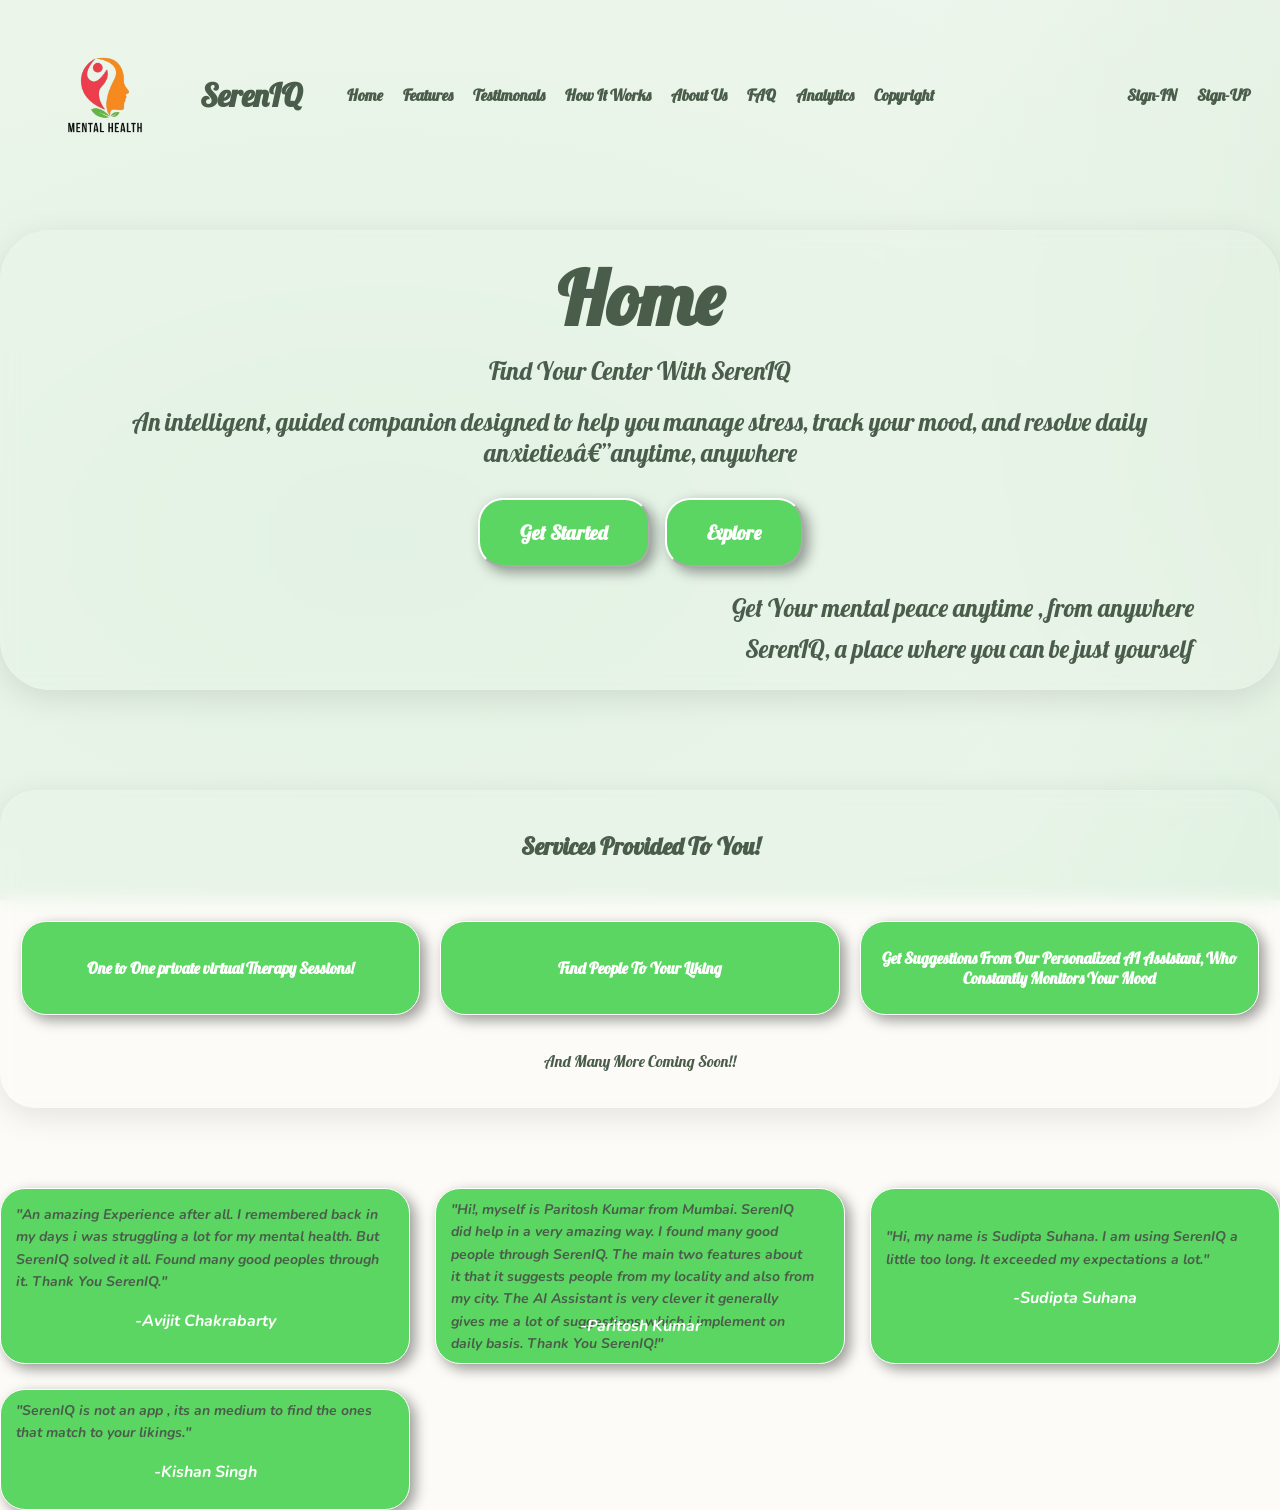
==== docs/index.html @ 6fd4bb1b "folder name changed" ====
<!DOCTYPE html>
<html>
    <head>
        <meta charset="utf-08">
        <meta name="viewport" content="width-device-width, initial-scale = 1.0">
        <title>SerenIQ</title>
        <link rel="icon" type="img/png" href="sereniq_logo-removebg-preview.png">
        <link rel="preconnect" href="https://fonts.googleapis.com">
        <link rel="preconnect" href="https://fonts.gstatic.com" crossorigin>
        <link href="https://fonts.googleapis.com/css2?family=Lobster&display=swap" rel="stylesheet">
        <link rel="preconnect" href="https://fonts.googleapis.com">
        <link rel="preconnect" href="https://fonts.gstatic.com" crossorigin>
        <link href="https://fonts.googleapis.com/css2?family=Nunito:ital,wght@0,200..1000;1,200..1000&display=swap" rel="stylesheet">
        <link rel="stylesheet" href="style.css">
    </head>
    <body>
        <header class="head-section">
            <div class="logo-title-container">
                <div class="logo-container">
                    <a href="index.html"><img src="sereniq_logo-removebg-preview.png" alt="sereniq_logo"></a>
                </div>
                <div class="title-section">
                    <a href="index.html"><h1>SerenIQ</h1></a>
                </div>
            </div>            
            <nav class="primary-nav">
                <ul>
                    <li><a href="#home">Home</a></li>
                    <li><a href="#features">Features</a></li>
                    <li><a href="#testimonals">Testimonals</a></li>
                    <li><a href="#how-it-works">How It Works</a></li>
                    <li><a href="#about">About Us</a></li>
                    <li><a href="#faq">FAQ</a></li>
                    <li><a href="#view-analytics">Analytics</a></li>
                    <li><a href="#footer">Copyright</a></li>
                </ul>
            </nav>
            <nav class="auth-nav" aria-label="Account navigation">
                <ul>
                    <li><a href="#sign-in">Sign-IN</a></li>
                    <li><a href="#sign-up">Sign-UP</a></li>
                </ul>
            </nav>
        </header>

        <main>
            <section id="home" class="hero-card">
                    <div class="hero-content">
                        <h1>Home</h1>
                        <p>Find Your Center With SerenIQ</p>
                        <p>An intelligent, guided companion designed to help you manage stress, track your mood, and resolve daily anxieties—anytime, anywhere</p>
                    </div>

                    <div class="hero-button">
                        <button>Get Started</button>
                        <button>Explore</button>
                    </div>

                    <div class="hero-footer">
                        <p>Get Your mental peace anytime , from anywhere</p>
                        <p>SerenIQ, a place where you can be just yourself</p>
                    </div>
            </section>

            <section id="features" class="feature-card">
                <div class="features-section">
                    <h1>Services Provided To You!</h1>
                    <div class="feature-grid">
                        <div class="feature-sub-card">
                            <p>One to One private virtual Therapy Sessions!</p>
                        </div>
                        <div class="feature-sub-card">
                            <p>Find People To Your Liking</p>
                        </div>
                        <div class="feature-sub-card">
                            <p>Get Suggestions From Our Personalized AI Assistant, Who Constantly Monitors Your Mood</p>
                        </div>
                    </div>
                    <div class="feature-footer">
                        <p>And Many More Coming Soon!!</p>
                    </div>
                </div>
            </section>

            <section id="testimonals" class="testimonal-section">
                <div class="testimonal-card">
                    <blockquote>"An amazing Experience after all. I remembered back in my days i was struggling a lot for my mental health. But SerenIQ solved it all. Found many good peoples through it. Thank You SerenIQ."</blockquote>
                    <p>-Avijit Chakrabarty</p>
                </div>

                <div class="testimonal-card">
                    <blockquote>"Hi!, myself is Paritosh Kumar from Mumbai. SerenIQ did help in a very amazing way. I found many good people through SerenIQ. The main two features about it that it suggests people from my locality and also from my city. The AI Assistant is very clever it generally gives me a lot of suggestions which i implement on daily basis. Thank You SerenIQ!"</blockquote>
                    <p>-Paritosh Kumar</p>
                </div>

                <div class="testimonal-card">
                    <blockquote>"Hi, my name is Sudipta Suhana. I am using SerenIQ a little too long. It exceeded my expectations a lot."</blockquote>
                    <p>-Sudipta Suhana</p>
                </div>

                <div class="testimonal-card">
                    <blockquote>"SerenIQ is not an app , its an medium to find the ones that match to your likings."</blockquote>
                    <p>-Kishan Singh</p>
                </div>
            </section>
        </main>
    </body>
</html>
---- docs/style.css ----
body {
    font-family: "Lobster", cursive;
    margin: 0;
    min-height: 100vh;
    
    
    background-color: #fcfbf7; 
    
    background-image:
        radial-gradient(at 10% 20%, rgba(215, 238, 219, 0.7) 0%, transparent 50%),
        radial-gradient(at 80% 10%, rgba(140, 201, 144, 0.8) 0%, transparent 50%),
        radial-gradient(at 40% 80%, rgba(143, 224, 162, 0.822) 0%, transparent 50%),
        radial-gradient(at 90% 90%, rgba(253, 253, 249, 0.95) 0%, transparent 50%);
        
    background-attachment: fixed;   
    background-size: 300% 300%; 
    animation: floatMesh 30s ease-in-out infinite; 
}

@keyframes floatMesh {
    0% {
        background-position: 0% 0%;
    }
    25% {
        background-position: 100% 0%;
    }
    50% {
        background-position: 100% 100%;
    }
    75% {
        background-position: 0% 100%;
    }
    100% {
        background-position: 0% 0%;
    }
}

.head-section{
    font-weight: 400;
    font-style: normal;
    display: grid;
    grid-template-columns: 1fr auto 1fr;
    align-items: center;
    padding: 10px 20px;
}


.logo-title-container{
    display: flex;
    align-items: center;
    gap: 10px;
    border:none;
}

.logo-container img{
    width: 150px;
    height: auto;
    display: block;
    padding: 10px 10px;
}

.title-section a{
    text-decoration: none;
    color: rgb(74, 93, 75);
}

.primary-nav ul{
    list-style: none;
    display: flex;
    gap: 20px;
    padding: 0;
    margin: 0;
}

.primary-nav{
    justify-self: center;
}

.primary-nav a,
.auth-nav a{
    text-decoration: none;
    color: rgb(74, 93, 75);
    font-weight: 1000;
}

.auth-nav{
    justify-self: end;
}

.auth-nav ul{
    list-style: none;
    display: flex;
    gap: 20px;
    padding: 10px;
    margin: 0;
}

.primary-nav:hover,
.auth-nav:hover{
    text-shadow: 2px 5px 15px rgba(0, 0, 0, 0.3);
}


.hero-card{
    max-width: 1500px;
    margin: 40px auto;
    border: 1px solid white;
    border-radius: 50px;
    background: rgba(255, 255, 255, 0.027);
    backdrop-filter: blur(8px);
    -webkit-backdrop-filter: blur(8px);
    border: 1px solid rgba(255, 255, 255, 0.089);
    box-shadow: 0 8px 32px rgba(0, 0, 0, 0.1);
    padding: 20px 40px;
}

.hero-content{
    display: flex;
    flex-direction: column;
    align-items: center;
    text-align: center;
    color:  rgb(74, 93, 75);
}
.hero-content h1{
    font-size: 75px;
    padding: 0px;
    margin: 0px;
}

.hero-content p{
    margin: 10px;
    font-size: 25px;
    font-weight: 100px;
}

.hero-button{
    display: flex;
    gap: 15px;
    justify-content: center;
    margin-top: 20px;
}

.hero-button button{
    padding: 20px 40px;
     font-family: "Lobster", cursive;
    font-size: 20px;
    font-weight: bold;
    border-color: white;
    border-radius: 25px;
    box-shadow: 5px 5px 14px rgba(0,0,0, 0.4);
    background-color: rgb(92, 214, 98);
    color: white;
    cursor: pointer;
    transition: transform 0.2s ease, background-color 0.2s ease;
}

.hero-button button:hover{
    transform: translateY(-3px);
    background-color: rgb(87, 202, 93);
}

.hero-footer{
    display: flex;
    flex-direction: column;
    justify-content: space-between;
    align-items: flex-end;
    text-align: right;
    padding-right: 40px;
    margin-top: 20px;
    color:  rgb(74, 93, 75);
}

.hero-footer p{
    font-size: 25px;
    margin: 5px 5px;
}

.feature-card{
    max-width: 1500px;
    margin-top: 100px;
    border: 1px solid white;
    border-radius: 35px;
    background: rgba(255, 255, 255, 0.027);
    backdrop-filter: blur(8px);
    -webkit-backdrop-filter: blur(8px);
    border: 1px solid rgba(255, 255, 255, 0.089);
    box-shadow: 0 8px 32px rgba(0, 0, 0, 0.1);
    padding: 20px 20px;
}

.features-section{
    display: flex;
    flex-direction: column;
    align-items: center;
    text-align: center;
    width:100%;
}
.features-section h1{
    color: rgb(74, 93, 75);
}

.feature-grid{
    display: grid;
    grid-template-columns: repeat(auto-fit, minmax(220px, 1fr));
    gap: 20px;
    width: 100%;
    margin: 20px 20px;
}

.feature-sub-card{
    margin-top: 20px;
    background: rgb(92, 214, 98);
    color: white;
    backdrop-filter: blur(8px);
    -webkit-backdrop-filter: blur(8px);
    border: 1px solid rgba(255, 255, 255, 0.5);
    border-color: white;
    border-radius: 25px;
    padding: 10px 15px;
    box-shadow: 5px 5px 14px rgba(0,0,0, 0.4);
    display: flex;
    align-items: center;
    font-weight: bold;
    justify-content: center;
    transition: transform 0.3s ease, background 0.3s ease;
}

.feature-sub-card:hover{
    background: rgb(87, 202, 93);
    transform: translateY(-3px);
    cursor: pointer;
}

.feature-footer{
    color: rgb(74, 93, 75);
}

.testimonal-section{
    display: grid;
    grid-template-columns: repeat(3,1fr);
    gap: 25px;
    width: 100%;
    margin-top: 80px;
    font-family: "Nunito", sans-serif;
    font-optical-sizing: auto;
    font-weight: bold;
    font-style: italic;
}

.testimonal-card{
    background: rgb(92, 214, 98);
    color:rgb(74, 93, 75);
    backdrop-filter: blur(8px);
    -webkit-backdrop-filter: blur(8px);
    border: 1px solid rgba(255, 255, 255, 0.5);
    border-color: white;
    border-radius: 25px;
    padding: 10px 15px;
    box-shadow: 5px 5px 14px rgba(0,0,0, 0.4);
    display: flex;
    flex-direction: column;
    align-items: center;
    justify-content: center;
}

.testimonal-card blockquote{
    font-size: 14px;
    line-height: 1.6;
    max-height: 100px;
    margin: 0;
    padding-right: 15px;
}

.testimonal-card p{
    color: white;
}
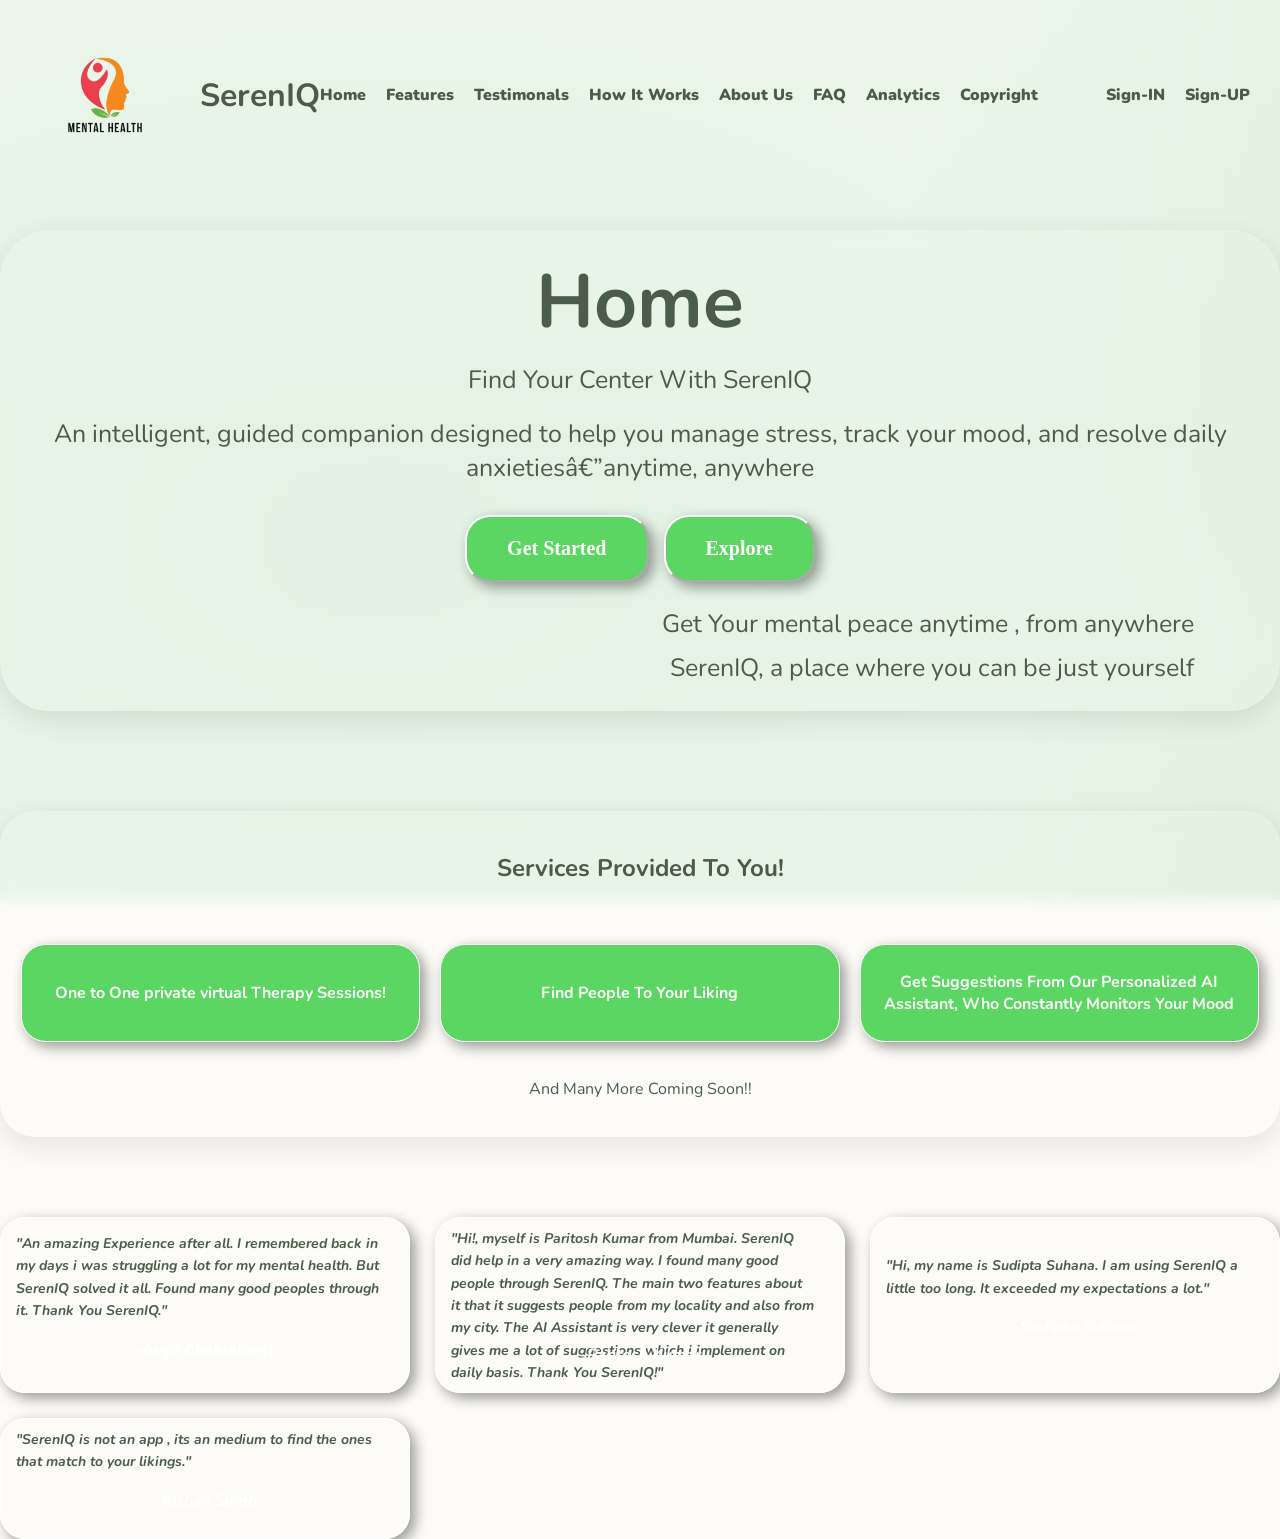
==== commit fac2b0b2: "Update frontend: Added dynamic notifications and live JS fetch logic" ====
--- a/docs/index.html
+++ b/docs/index.html
@@ -7,7 +7,7 @@
         <link rel="icon" type="img/png" href="sereniq_logo-removebg-preview.png">
         <link rel="preconnect" href="https://fonts.googleapis.com">
         <link rel="preconnect" href="https://fonts.gstatic.com" crossorigin>
-        <link href="https://fonts.googleapis.com/css2?family=Lobster&display=swap" rel="stylesheet">
+        <link href="https://fonts.googleapis.com/css2?family=Nunito:ital,wght@0,200..1000;1,200..1000&family=Raleway:ital,wght@0,100..900;1,100..900&display=swap" rel="stylesheet">
         <link rel="preconnect" href="https://fonts.googleapis.com">
         <link rel="preconnect" href="https://fonts.gstatic.com" crossorigin>
         <link href="https://fonts.googleapis.com/css2?family=Nunito:ital,wght@0,200..1000;1,200..1000&display=swap" rel="stylesheet">
@@ -37,8 +37,8 @@
             </nav>
             <nav class="auth-nav" aria-label="Account navigation">
                 <ul>
-                    <li><a href="#sign-in">Sign-IN</a></li>
-                    <li><a href="#sign-up">Sign-UP</a></li>
+                    <li><a href="sign_in.html">Sign-IN</a></li>
+                    <li><a href="sign_up.html">Sign-UP</a></li>
                 </ul>
             </nav>
         </header>
--- a/docs/style.css
+++ b/docs/style.css
@@ -1,5 +1,8 @@
 body {
-    font-family: "Lobster", cursive;
+    font-family: "Nunito", sans-serif;
+    font-optical-sizing: auto;
+    font-weight: 10px;
+    font-style: normal;
     margin: 0;
     min-height: 100vh;
     
@@ -112,6 +115,11 @@
     border: 1px solid rgba(255, 255, 255, 0.089);
     box-shadow: 0 8px 32px rgba(0, 0, 0, 0.1);
     padding: 20px 40px;
+    transition: all 0.3s ease;
+}
+
+.hero-card:hover{
+    transform: translateY(-3px);
 }
 
 .hero-content{
@@ -178,7 +186,7 @@
 .feature-card{
     max-width: 1500px;
     margin-top: 100px;
-    border: 1px solid white;
+
     border-radius: 35px;
     background: rgba(255, 255, 255, 0.027);
     backdrop-filter: blur(8px);
@@ -186,6 +194,11 @@
     border: 1px solid rgba(255, 255, 255, 0.089);
     box-shadow: 0 8px 32px rgba(0, 0, 0, 0.1);
     padding: 20px 20px;
+    transition: all 0.5s ease;
+}
+
+.feature-card:hover{
+    transform: translateY(-3px);
 }
 
 .features-section{
@@ -248,11 +261,11 @@
 }
 
 .testimonal-card{
-    background: rgb(92, 214, 98);
+    background: rgba(255, 255, 255, 0.027);
     color:rgb(74, 93, 75);
     backdrop-filter: blur(8px);
     -webkit-backdrop-filter: blur(8px);
-    border: 1px solid rgba(255, 255, 255, 0.5);
+    border: 1px solid rgba(255, 255, 255, 0.089);
     border-color: white;
     border-radius: 25px;
     padding: 10px 15px;
@@ -261,6 +274,11 @@
     flex-direction: column;
     align-items: center;
     justify-content: center;
+    transition: all 0.3s ease;
+}
+
+.testimonal-card:hover{
+    transform: translateX(4px);
 }
 
 .testimonal-card blockquote{
@@ -275,5 +293,44 @@
     color: white;
 }
 
-
-
+@media (max-width: 768px) {
+    .head-section {
+        grid-template-columns: 1fr; 
+        gap: 15px;
+    }
+    .logo-title-container {
+        justify-content: center; 
+    }
+    .primary-nav ul, .auth-nav ul {
+        flex-wrap: wrap; 
+        justify-content: center;
+        gap: 10px;
+    }
+
+    .testimonal-section {
+        grid-template-columns: 1fr; 
+        margin-top: 40px;
+    }
+    .testimonal-card {
+        padding: 20px;
+    }
+    .testimonal-card blockquote {
+        max-height: 150px; 
+    }
+
+    .hero-card {
+        margin: 20px 15px; 
+        padding: 20px 15px;
+    }
+    .hero-content h1 {
+        font-size: 50px; 
+    }
+    .hero-content p {
+        font-size: 18px; 
+    }
+    .hero-button {
+        flex-direction: column; 
+        width: 100%;
+    }
+}
+
